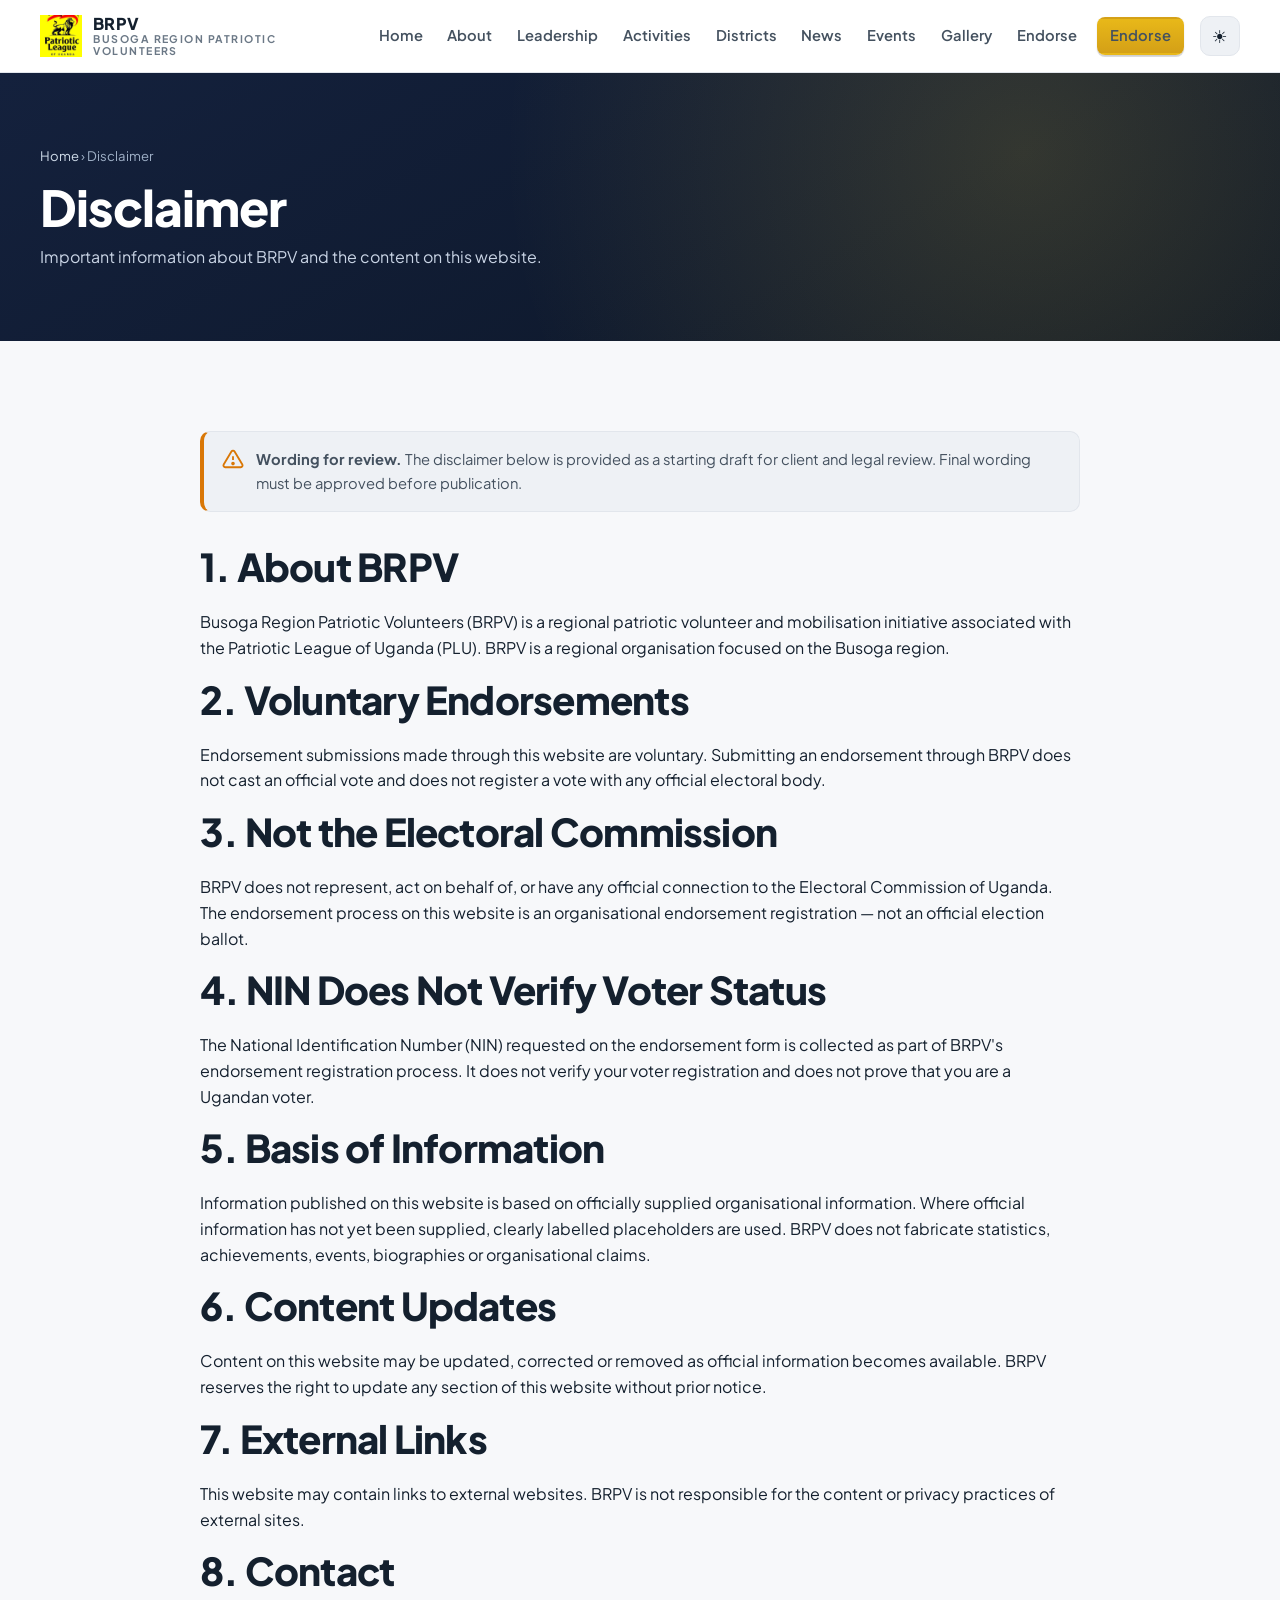
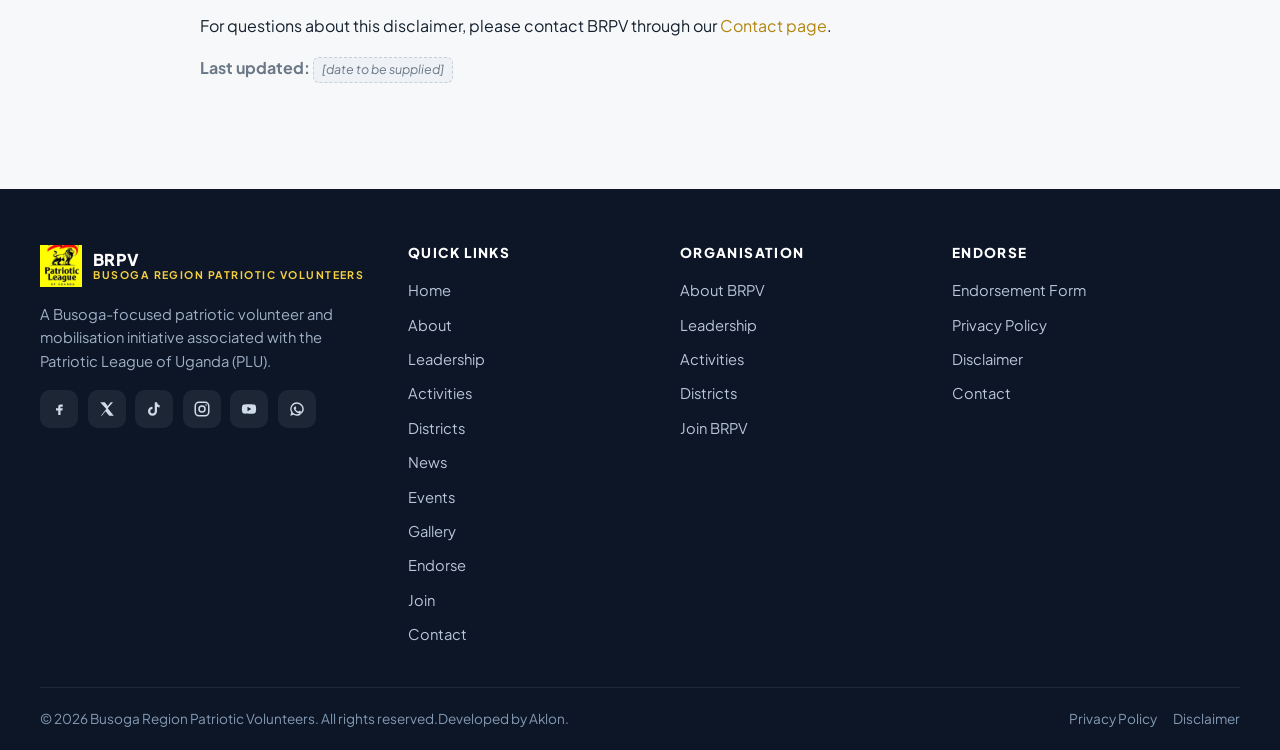
==== disclaimer.html @ af0ab687 "Add files via upload" ====
<!DOCTYPE html>
<html lang="en" data-theme="light">
<head>
<meta charset="UTF-8">
<meta name="viewport" content="width=device-width, initial-scale=1.0">
<title>Disclaimer — BRPV</title>
<meta name="description" content="BRPV disclaimer: regional initiative status, voluntary endorsements, relationship to the Electoral Commission, and the basis of information published on this website.">
<meta property="og:title" content="BRPV Disclaimer">
<meta property="og:type" content="website">
<link rel="canonical" href="https://BRPV_PLACEHOLDER_DOMAIN/disclaimer.html">
<link rel="icon" type="image/svg+xml" href="assets/logo/favicon.svg">
<link rel="preconnect" href="https://fonts.googleapis.com">
<link rel="preconnect" href="https://fonts.gstatic.com" crossorigin>
<link href="https://fonts.googleapis.com/css2?family=Plus+Jakarta+Sans:wght@400;500;600;700;800&display=swap" rel="stylesheet">
<link rel="stylesheet" href="css/style.css">
</head>
<body>
<div id="header-mount"></div>

<main>
<section class="page-header">
  <div class="container">
    <div class="breadcrumb"><a href="index.html">Home</a> › Disclaimer</div>
    <h1>Disclaimer</h1>
    <p>Important information about BRPV and the content on this website.</p>
  </div>
</section>

<section class="section">
  <div class="container narrow">
    <div class="notice notice--warn reveal">
      <svg class="ni" width="22" height="22" viewBox="0 0 24 24" fill="none" stroke="currentColor" stroke-width="2"><path d="M10.29 3.86L1.82 18a2 2 0 0 0 1.71 3h16.94a2 2 0 0 0 1.71-3L13.71 3.86a2 2 0 0 0-3.42 0z"/><line x1="12" y1="9" x2="12" y2="13"/><circle cx="12" cy="17" r="1" fill="currentColor"/></svg>
      <p><strong>Wording for review.</strong> The disclaimer below is provided as a starting draft for client and legal review. Final wording must be approved before publication.</p>
    </div>

    <div class="reveal" style="margin-top:2rem;">
      <h2>1. About BRPV</h2>
      <p>Busoga Region Patriotic Volunteers (BRPV) is a regional patriotic volunteer and mobilisation initiative associated with the Patriotic League of Uganda (PLU). BRPV is a regional organisation focused on the Busoga region.</p>

      <h2>2. Voluntary Endorsements</h2>
      <p>Endorsement submissions made through this website are voluntary. Submitting an endorsement through BRPV does not cast an official vote and does not register a vote with any official electoral body.</p>

      <h2>3. Not the Electoral Commission</h2>
      <p>BRPV does not represent, act on behalf of, or have any official connection to the Electoral Commission of Uganda. The endorsement process on this website is an organisational endorsement registration — not an official election ballot.</p>

      <h2>4. NIN Does Not Verify Voter Status</h2>
      <p>The National Identification Number (NIN) requested on the endorsement form is collected as part of BRPV's endorsement registration process. It does not verify your voter registration and does not prove that you are a Ugandan voter.</p>

      <h2>5. Basis of Information</h2>
      <p>Information published on this website is based on officially supplied organisational information. Where official information has not yet been supplied, clearly labelled placeholders are used. BRPV does not fabricate statistics, achievements, events, biographies or organisational claims.</p>

      <h2>6. Content Updates</h2>
      <p>Content on this website may be updated, corrected or removed as official information becomes available. BRPV reserves the right to update any section of this website without prior notice.</p>

      <h2>7. External Links</h2>
      <p>This website may contain links to external websites. BRPV is not responsible for the content or privacy practices of external sites.</p>

      <h2>8. Contact</h2>
      <p>For questions about this disclaimer, please contact BRPV through our <a href="contact.html">Contact page</a>.</p>
      <p class="muted"><strong>Last updated:</strong> <span class="placeholder-note">[date to be supplied]</span></p>
    </div>
  </div>
</section>
</main>

<div id="footer-mount"></div>
<script src="js/script.js"></script>
</body>
</html>
---- css/style.css ----
/* ============================================================
   BRPV — Busoga Region Patriotic Volunteers
   Original institutional design system
   ============================================================ */

/* ---------- 1. Design Tokens ---------- */
:root {
  /* Brand: Yellow/Gold as identity */
  --gold-50:  #fffbeb;
  --gold-100: #fff3c4;
  --gold-300: #f5cf3e;
  --gold-400: #e8b819;
  --gold-500: #d4a017;
  --gold-600: #b3850f;
  --gold-700: #8c6510;

  /* Supporting palette */
  --navy-900: #0c1626;
  --navy-800: #14213d;
  --navy-700: #1c2f52;
  --green-600: #2f6b3c;
  --green-700: #25502f;

  /* Neutral ramp (light theme) */
  --bg:        #f7f8fa;
  --bg-alt:    #ffffff;
  --bg-elev:   #ffffff;
  --bg-sunken: #eef1f5;
  --border:    #e2e6ec;
  --border-strong: #c9cfd8;
  --text:      #14202e;
  --text-soft: #44515f;
  --text-muted:#6b7886;
  --shadow-sm: 0 1px 2px rgba(16,24,40,.06), 0 1px 3px rgba(16,24,40,.05);
  --shadow-md: 0 4px 12px rgba(16,24,40,.08), 0 2px 4px rgba(16,24,40,.04);
  --shadow-lg: 0 18px 40px rgba(16,24,40,.12), 0 6px 12px rgba(16,24,40,.06);

  /* Layout */
  --container: 1200px;
  --container-narrow: 880px;
  --radius-sm: 8px;
  --radius:    14px;
  --radius-lg: 22px;
  --space: 8px;

  --header-h: 72px;
  --transition: 220ms cubic-bezier(.4,0,.2,1);

  --accent: var(--gold-500);
  --accent-strong: var(--gold-600);
  --accent-contrast: var(--navy-900);

  --focus: 0 0 0 3px rgba(212,160,23,.45);
}

[data-theme="dark"] {
  --bg:        #0b1220;
  --bg-alt:    #111a2c;
  --bg-elev:   #131d31;
  --bg-sunken: #0a111d;
  --border:    #1f2c44;
  --border-strong: #2c3c58;
  --text:      #eef2f8;
  --text-soft: #b3c0d2;
  --text-muted:#8492a6;
  --shadow-sm: 0 1px 2px rgba(0,0,0,.4);
  --shadow-md: 0 4px 14px rgba(0,0,0,.45);
  --shadow-lg: 0 22px 50px rgba(0,0,0,.55);
  --accent: var(--gold-400);
  --accent-strong: var(--gold-500);
  --accent-contrast: #0b1220;
}

/* ---------- 2. Reset & Base ---------- */
*,*::before,*::after { box-sizing: border-box; }
html { -webkit-text-size-adjust: 100%; scroll-behavior: smooth; }
body {
  margin: 0;
  font-family: "Plus Jakarta Sans","Segoe UI",system-ui,-apple-system,"Helvetica Neue",Arial,sans-serif;
  background: var(--bg);
  color: var(--text);
  line-height: 1.6;
  font-size: 16px;
  -webkit-font-smoothing: antialiased;
  text-rendering: optimizeLegibility;
  overflow-x: hidden;
}
h1,h2,h3,h4,h5 {
  font-family: "Plus Jakarta Sans","Segoe UI",system-ui,sans-serif;
  line-height: 1.2;
  margin: 0 0 .5em;
  font-weight: 800;
  letter-spacing: -.02em;
  color: var(--text);
}
h1 { font-size: clamp(1.9rem, 4.6vw, 3.1rem); }
h2 { font-size: clamp(1.6rem, 3.4vw, 2.4rem); }
h3 { font-size: clamp(1.2rem, 2.2vw, 1.5rem); }
p { margin: 0 0 1rem; }
a { color: var(--accent-strong); text-decoration: none; transition: color var(--transition); }
a:hover { color: var(--gold-700); }
[data-theme="dark"] a:hover { color: var(--gold-300); }
img { max-width: 100%; display: block; height: auto; }
ul { margin: 0 0 1rem; padding-left: 1.25rem; }
button { font-family: inherit; cursor: pointer; }
:focus-visible { outline: none; box-shadow: var(--focus); border-radius: 6px; }

/* ---------- 3. Layout Helpers ---------- */
.container { width: min(100% - 2rem, var(--container)); margin-inline: auto; }
.container.narrow { max-width: var(--container-narrow); }
.section { padding: clamp(3rem, 7vw, 6rem) 0; }
.section--tight { padding: clamp(2rem,5vw,3.5rem) 0; }
.section--alt { background: var(--bg-alt); }
.section--sunken { background: var(--bg-sunken); }
.section--navy { background: linear-gradient(160deg,var(--navy-800),var(--navy-900)); color: #eef2f8; }
.section--navy h2,.section--navy h3 { color: #fff; }
.grid { display: grid; gap: 1.5rem; }
.grid-2 { grid-template-columns: repeat(2,1fr); }
.grid-3 { grid-template-columns: repeat(3,1fr); }
.grid-4 { grid-template-columns: repeat(4,1fr); }
@media (max-width:900px){ .grid-3,.grid-4 { grid-template-columns: repeat(2,1fr); } }
@media (max-width:560px){ .grid-2,.grid-3,.grid-4 { grid-template-columns: 1fr; } }

/* ---------- 4. Typography bits ---------- */
.eyebrow {
  display: inline-flex; align-items: center; gap: .5rem;
  font-size: .72rem; font-weight: 700; letter-spacing: .16em; text-transform: uppercase;
  color: var(--accent-strong);
}
.eyebrow::before {
  content:""; width: 26px; height: 2px; background: var(--accent); display:inline-block;
}
.section-head { max-width: 720px; margin-bottom: 2.5rem; }
.section-head.center { margin-inline: auto; text-align: center; }
.section-head.center .eyebrow { justify-content: center; }
.lead { font-size: 1.1rem; color: var(--text-soft); }
.muted { color: var(--text-muted); }
.placeholder-note {
  display:inline-block; font-size:.78rem; font-style:italic;
  color: var(--text-muted); background: var(--bg-sunken);
  border: 1px dashed var(--border-strong); padding: .15rem .5rem; border-radius: 6px;
}

/* ---------- 5. Buttons ---------- */
.btn {
  display: inline-flex; align-items: center; justify-content: center; gap: .55rem;
  font-weight: 700; font-size: .95rem; letter-spacing: .01em;
  padding: .8rem 1.4rem; border-radius: var(--radius-sm);
  border: 2px solid transparent; cursor: pointer;
  transition: transform var(--transition), background var(--transition), box-shadow var(--transition), color var(--transition);
  text-align: center; line-height: 1.2; white-space: nowrap;
}
.btn:active { transform: translateY(1px); }
.btn--gold {
  background: linear-gradient(180deg,var(--gold-400),var(--gold-500));
  color: var(--navy-900);
  box-shadow: 0 2px 0 rgba(0,0,0,.12), var(--shadow-sm);
}
.btn--gold:hover { background: linear-gradient(180deg,var(--gold-300),var(--gold-400)); color: var(--navy-900); transform: translateY(-2px); box-shadow: var(--shadow-md); }
.btn--navy { background: var(--navy-800); color: #fff; }
.btn--navy:hover { background: var(--navy-700); color:#fff; transform: translateY(-2px); }
.btn--outline { background: transparent; border-color: var(--border-strong); color: var(--text); }
.btn--outline:hover { border-color: var(--accent); color: var(--accent-strong); }
.btn--ghost-light { background: rgba(255,255,255,.08); border-color: rgba(255,255,255,.5); color:#fff; }
.btn--ghost-light:hover { background: rgba(255,255,255,.16); color:#fff; }
.btn--lg { padding: 1rem 1.7rem; font-size: 1.05rem; }
.btn--block { width: 100%; }
.btn[disabled] { opacity:.65; cursor: not-allowed; }
.btn .arrow { transition: transform var(--transition); }
.btn:hover .arrow { transform: translateX(3px); }

/* ---------- 6. Header ---------- */
.site-header {
  position: sticky; top: 0; z-index: 100;
  background: var(--bg-alt);
  border-bottom: 1px solid var(--border);
  transition: box-shadow var(--transition), background var(--transition);
}
.site-header.scrolled { box-shadow: var(--shadow-md); }
.header-bar {
  height: var(--header-h); display: flex; align-items: center; gap: 1rem;
  justify-content: space-between;
}
.brand { display:flex; align-items:center; gap:.7rem; color: var(--text); }
.brand:hover { color: var(--text); }
.brand-logo { width: 42px; height: 42px; flex: none; }
.brand-text { display:flex; flex-direction: column; line-height: 1.1; }
.brand-name { font-weight: 800; font-size: 1.02rem; letter-spacing:.01em; }
.brand-sub { font-size: .66rem; letter-spacing: .14em; text-transform: uppercase; color: var(--text-muted); font-weight:700; }

.nav { display: flex; align-items: center; gap: .15rem; }
.nav a {
  color: var(--text-soft); font-weight: 600; font-size: .92rem;
  padding: .5rem .7rem; border-radius: 8px; position: relative;
}
.nav a:hover { color: var(--text); background: var(--bg-sunken); }
.nav a.active { color: var(--accent-strong); }
.nav a.active::after {
  content:""; position:absolute; left: .7rem; right:.7rem; bottom:.2rem;
  height: 2px; background: var(--accent); border-radius: 2px;
}
.nav .btn { margin-left: .5rem; }

.header-tools { display: flex; align-items: center; gap: .5rem; }

.theme-toggle {
  width: 40px; height: 40px; border-radius: 10px;
  background: var(--bg-sunken); border: 1px solid var(--border);
  color: var(--text); display: grid; place-items: center;
  font-size: 1.1rem; transition: all var(--transition);
}
.theme-toggle:hover { border-color: var(--accent); color: var(--accent-strong); }

.menu-btn { display: none; }

/* mobile nav */
@media (max-width: 1024px) {
  .nav { display: none; }
  .menu-btn {
    display: grid; place-items: center;
    width: 42px; height: 42px; border-radius: 10px;
    background: var(--bg-sunken); border: 1px solid var(--border);
    color: var(--text);
  }
  .menu-btn span { display:block; width:20px; height:2px; background: var(--text); position:relative; transition: var(--transition); }
  .menu-btn span::before,.menu-btn span::after {
    content:""; position:absolute; left:0; width:20px; height:2px; background: var(--text); transition: var(--transition);
  }
  .menu-btn span::before { top:-6px; } .menu-btn span::after { top:6px; }
  body.menu-open .menu-btn span { background: transparent; }
  body.menu-open .menu-btn span::before { top:0; transform: rotate(45deg); }
  body.menu-open .menu-btn span::after { top:0; transform: rotate(-45deg); }
}

.mobile-nav {
  position: fixed; inset: var(--header-h) 0 0 0;
  background: var(--bg-alt); z-index: 99;
  overflow-y: auto; transform: translateX(100%);
  transition: transform var(--transition); padding: 1rem 1.25rem 2rem;
}
body.menu-open .mobile-nav { transform: translateX(0); }
.mobile-nav a {
  display: flex; align-items: center; justify-content: space-between;
  padding: .9rem .5rem; font-weight: 700; color: var(--text);
  border-bottom: 1px solid var(--border); font-size: 1.05rem;
}
.mobile-nav a.active { color: var(--accent-strong); }
.mobile-nav a .chev { color: var(--text-muted); }
.mobile-nav .btn { margin-top: 1.25rem; font-size: 1.05rem; }

/* ---------- 7. Hero ---------- */
.hero {
  position: relative; overflow: hidden;
  background: linear-gradient(150deg, var(--navy-900) 0%, var(--navy-800) 55%, #1a2c4d 100%);
  color: #eef2f8; padding: clamp(3.5rem,9vw,7rem) 0 clamp(3rem,7vw,5.5rem);
}
.hero::before {
  content:""; position:absolute; inset:0;
  background-image:
    radial-gradient(circle at 18% 20%, rgba(245,207,62,.18), transparent 45%),
    radial-gradient(circle at 85% 80%, rgba(47,107,60,.16), transparent 50%);
  pointer-events:none;
}
.hero-inner { position: relative; display: grid; grid-template-columns: 1.1fr .9fr; gap: 3rem; align-items: center; }
.hero .eyebrow { color: var(--gold-300); }
.hero .eyebrow::before { background: var(--gold-400); }
.hero h1 { color:#fff; max-width: 16ch; }
.hero p { color: #c9d4e5; font-size: 1.12rem; max-width: 52ch; }
.hero-actions { display:flex; flex-wrap: wrap; gap: .85rem; margin-top: 1.5rem; }
.hero-figure {
  position: relative; border-radius: var(--radius-lg); overflow: hidden;
  box-shadow: var(--shadow-lg); aspect-ratio: 4/3;
  border: 1px solid rgba(255,255,255,.1);
}
.hero-figure img { width:100%; height:100%; object-fit: cover; }
.hero-badge {
  position: absolute; bottom: 14px; left: 14px;
  background: rgba(11,18,32,.8); backdrop-filter: blur(6px);
  color:#fff; padding: .5rem .8rem; border-radius: 10px; font-size: .8rem;
  border: 1px solid rgba(255,255,255,.15);
}
@media (max-width: 880px){
  .hero-inner { grid-template-columns: 1fr; gap: 2rem; }
  .hero-figure { max-width: 520px; order: -1; }
}

/* ---------- 8. Cards ---------- */
.card {
  background: var(--bg-elev); border: 1px solid var(--border);
  border-radius: var(--radius); padding: 1.5rem; box-shadow: var(--shadow-sm);
  transition: transform var(--transition), box-shadow var(--transition), border-color var(--transition);
}
.card:hover { transform: translateY(-4px); box-shadow: var(--shadow-md); border-color: var(--border-strong); }
.card-icon {
  width: 48px; height: 48px; border-radius: 12px; display: grid; place-items: center;
  background: var(--gold-50); color: var(--gold-700); margin-bottom: 1rem;
}
[data-theme="dark"] .card-icon { background: rgba(245,207,62,.12); color: var(--gold-300); }
.card-icon svg { width: 24px; height: 24px; }
.card h3 { margin-bottom: .4rem; }
.card p { color: var(--text-soft); margin-bottom: 0; }

.media-card { padding: 0; overflow: hidden; }
.media-card .img-wrap { aspect-ratio: 16/10; overflow: hidden; background: var(--bg-sunken); }
.media-card .img-wrap img { width:100%; height:100%; object-fit: cover; transition: transform .5s ease; }
.media-card:hover .img-wrap img { transform: scale(1.05); }
.media-card .body { padding: 1.25rem; }
.media-card .tag {
  display:inline-block; font-size:.7rem; font-weight:700; letter-spacing:.1em; text-transform:uppercase;
  color: var(--accent-strong); margin-bottom:.5rem;
}
.media-card h3 { font-size: 1.2rem; }
.media-card p { color: var(--text-soft); font-size:.95rem; }

/* profile card */
.profile-card { text-align: center; }
.profile-card .avatar {
  width: 120px; height: 120px; border-radius: 50%; overflow: hidden; margin: 0 auto 1rem;
  border: 3px solid var(--accent); box-shadow: var(--shadow-sm); background: var(--bg-sunken);
}
.profile-card .avatar img { width:100%; height:100%; object-fit: cover; }
.profile-card .name { font-size: 1.1rem; font-weight: 800; margin-bottom: .15rem; }
.profile-card .role { color: var(--accent-strong); font-weight: 700; font-size: .9rem; margin-bottom: .2rem; }
.profile-card .meta { color: var(--text-muted); font-size: .82rem; }

/* ---------- 9. Stats strip ---------- */
.stat-strip { display:grid; grid-template-columns: repeat(4,1fr); gap: 1rem; }
@media (max-width:700px){ .stat-strip{ grid-template-columns: repeat(2,1fr); } }
.stat {
  background: var(--bg-elev); border:1px solid var(--border); border-radius: var(--radius);
  padding: 1.4rem; text-align: center;
}
.stat .num { font-size: 2rem; font-weight: 800; color: var(--accent-strong); line-height:1; }
.stat .label { font-size: .85rem; color: var(--text-muted); margin-top:.35rem; }

/* ---------- 10. Feature split ---------- */
.split { display: grid; grid-template-columns: 1fr 1fr; gap: 3rem; align-items: center; }
@media (max-width: 820px){ .split{ grid-template-columns: 1fr; gap: 2rem; } }
.split-media { border-radius: var(--radius-lg); overflow: hidden; box-shadow: var(--shadow-lg); aspect-ratio: 4/3; }
.split-media img { width:100%; height:100%; object-fit: cover; }
.values-list { list-style: none; padding: 0; margin: 0; display: grid; gap: 1rem; }
.value-item { display: flex; gap: 1rem; align-items: flex-start; }
.value-item .vic {
  width: 44px; height: 44px; border-radius: 10px; flex: none; display: grid; place-items: center;
  background: var(--bg-sunken); color: var(--accent-strong); border: 1px solid var(--border);
}
.value-item h4 { margin: 0 0 .25rem; font-size: 1.05rem; }
.value-item p { margin: 0; color: var(--text-soft); font-size: .92rem; }

/* ---------- 11. CTA bands ---------- */
.cta-band {
  background: linear-gradient(135deg, var(--gold-400), var(--gold-600));
  color: var(--navy-900); border-radius: var(--radius-lg);
  padding: clamp(2rem,5vw,3.5rem); text-align: center;
  box-shadow: var(--shadow-lg);
}
.cta-band h2 { color: var(--navy-900); }
.cta-band p { color: rgba(12,22,38,.8); max-width: 60ch; margin-inline: auto; }
.cta-band .btn--navy { background: var(--navy-900); color:#fff; }
.cta-band .btn--outline { border-color: var(--navy-900); color: var(--navy-900); }
.cta-actions { display:flex; gap:.85rem; justify-content:center; flex-wrap: wrap; margin-top:1.25rem; }

.cta-band.navy {
  background: linear-gradient(140deg, var(--navy-800), var(--navy-900));
  color: #eef2f8; border: 1px solid rgba(255,255,255,.08);
}
.cta-band.navy h2 { color:#fff; }
.cta-band.navy p { color: #c9d4e5; }

/* ---------- 12. Footer ---------- */
.site-footer { background: var(--navy-900); color: #b9c6d9; padding-top: 3.5rem; margin-top: 0; }
.footer-grid { display:grid; grid-template-columns: 1.4fr 1fr 1fr 1.2fr; gap: 2rem; padding-bottom: 2.5rem; border-bottom: 1px solid rgba(255,255,255,.08); }
@media (max-width: 840px){ .footer-grid{ grid-template-columns: 1fr 1fr; } }
@media (max-width: 480px){ .footer-grid{ grid-template-columns: 1fr; } }
.site-footer .brand-name { color:#fff; }
.site-footer .brand-sub { color: var(--gold-300); }
.footer-about p { color:#9fb0c7; font-size:.92rem; margin-top: 1rem; max-width: 36ch; }
.footer-col h4 { color:#fff; font-size:.85rem; text-transform: uppercase; letter-spacing:.1em; margin-bottom: 1rem; }
.footer-col ul { list-style: none; padding:0; margin:0; display:grid; gap:.55rem; }
.footer-col a { color:#b9c6d9; font-size:.92rem; }
.footer-col a:hover { color: var(--gold-300); }
.socials { display:flex; gap:.6rem; margin-top: 1rem; }
.socials a {
  width: 38px; height: 38px; border-radius: 10px; display:grid; place-items:center;
  background: rgba(255,255,255,.07); color:#cfdbe9; transition: var(--transition);
}
.socials a:hover { background: var(--accent); color: var(--navy-900); transform: translateY(-2px); }
.socials svg { width: 18px; height: 18px; }
.footer-bottom { display:flex; flex-wrap: wrap; gap:.75rem; justify-content:space-between; align-items:center; padding: 1.25rem 0; font-size:.85rem; color:#8499b3; }
.footer-bottom a { color:#8499b3; } .footer-bottom a:hover { color: var(--gold-300); }
.footer-bottom-links { display:flex; gap:1rem; flex-wrap: wrap; }

/* ---------- 13. Page header ---------- */
.page-header {
  background: linear-gradient(150deg, var(--navy-800), var(--navy-900));
  color:#eef2f8; padding: clamp(2.5rem,6vw,4.5rem) 0;
  position: relative; overflow: hidden;
}
.page-header::before {
  content:""; position:absolute; inset:0;
  background-image: radial-gradient(circle at 80% 30%, rgba(245,207,62,.16), transparent 50%);
}
.page-header .container { position: relative; }
.page-header h1 { color:#fff; margin-bottom:.4rem; }
.page-header p { color:#c9d4e5; max-width: 60ch; margin:0; }
.breadcrumb { font-size:.82rem; color:#9fb0c7; margin-bottom:.75rem; }
.breadcrumb a { color:#cfdbe9; } .breadcrumb a:hover { color: var(--gold-300); }

/* ---------- 14. Forms ---------- */
.form { display:grid; gap: 1.1rem; }
.form-row { display:grid; grid-template-columns: 1fr 1fr; gap: 1.1rem; }
@media (max-width: 560px){ .form-row{ grid-template-columns: 1fr; } }
.field { display:grid; gap:.35rem; }
.field label { font-weight:700; font-size:.85rem; color: var(--text); }
.field .req { color: var(--gold-700); } [data-theme="dark"] .field .req { color: var(--gold-400); }
.field .hint { font-size:.78rem; color: var(--text-muted); }
.field input, .field select, .field textarea {
  font: inherit; color: var(--text); background: var(--bg-alt);
  border: 1px solid var(--border-strong); border-radius: 10px; padding: .75rem .9rem;
  transition: border-color var(--transition), box-shadow var(--transition);
}
.field textarea { min-height: 130px; resize: vertical; }
.field input:focus, .field select:focus, .field textarea:focus {
  border-color: var(--accent); box-shadow: var(--focus); outline:none;
}
.field.invalid input, .field.invalid select, .field.invalid textarea { border-color: #d93b3b; }
.field .error { display:none; font-size:.78rem; color:#d93b3b; font-weight:600; }
.field.invalid .error { display:block; }
.checkbox { display:flex; gap:.6rem; align-items:flex-start; }
.checkbox input { width: 18px; height:18px; margin-top:.2rem; flex:none; accent-color: var(--gold-500); }
.checkbox label { font-size:.9rem; color: var(--text-soft); font-weight: 500; }
.form-card {
  background: var(--bg-elev); border:1px solid var(--border); border-radius: var(--radius-lg);
  padding: clamp(1.5rem,4vw,2.5rem); box-shadow: var(--shadow-md); max-width: 760px; margin-inline:auto;
}

/* notice box */
.notice {
  background: var(--bg-sunken); border:1px solid var(--border); border-left: 4px solid var(--accent);
  border-radius: 10px; padding: 1rem 1.1rem; display:flex; gap:.8rem; align-items:flex-start;
}
.notice .ni { color: var(--accent-strong); flex:none; }
.notice p { margin:0; font-size:.92rem; color: var(--text-soft); }
.notice--warn { border-left-color: #d97706; }
.notice--warn .ni { color:#d97706; }

/* ---------- 15. Filters / chips ---------- */
.filters { display:flex; flex-wrap: wrap; gap:.5rem; margin-bottom: 2rem; }
.chip {
  border:1px solid var(--border-strong); background: var(--bg-alt); color: var(--text-soft);
  padding: .5rem 1rem; border-radius: 999px; font-size:.85rem; font-weight:600; cursor:pointer;
  transition: var(--transition);
}
.chip:hover { border-color: var(--accent); color: var(--accent-strong); }
.chip.active { background: var(--accent); border-color: var(--accent); color: var(--accent-contrast); }
.search-input {
  flex: 1; min-width: 200px; max-width: 360px;
  font: inherit; padding: .6rem .9rem .6rem 2.4rem; border-radius: 999px;
  border:1px solid var(--border-strong); background: var(--bg-alt) var(--bg-alt);
  color: var(--text); position: relative;
}
.search-wrap { position: relative; max-width: 360px; flex: 1; }
.search-wrap svg { position:absolute; left:.8rem; top:50%; transform: translateY(-50%); color: var(--text-muted); width:18px;height:18px; }
.search-wrap input {
  font: inherit; padding: .6rem .9rem .6rem 2.5rem; border-radius: 999px;
  border:1px solid var(--border-strong); background: var(--bg-alt); color: var(--text); width:100%;
}
.search-wrap input:focus { border-color: var(--accent); box-shadow: var(--focus); outline:none; }

.filter-bar { display:flex; gap:1rem; flex-wrap: wrap; align-items:center; margin-bottom: 2rem; }

/* ---------- 16. District / event cards grid ---------- */
.cards-grid { display:grid; grid-template-columns: repeat(3,1fr); gap: 1.5rem; }
@media (max-width: 900px){ .cards-grid{ grid-template-columns: repeat(2,1fr); } }
@media (max-width: 560px){ .cards-grid{ grid-template-columns: 1fr; } }
.no-results { text-align:center; padding: 3rem 1rem; color: var(--text-muted); display:none; }
.no-results.show { display:block; }

.event-meta { display:flex; flex-wrap:wrap; gap: .8rem; font-size:.82rem; color: var(--text-muted); margin: .5rem 0; }
.event-meta span { display:inline-flex; align-items:center; gap:.35rem; }
.event-date-badge {
  display:inline-flex; flex-direction:column; align-items:center; line-height:1;
  background: var(--gold-50); color: var(--gold-700); border-radius: 10px; padding:.5rem .6rem; font-weight:800;
  min-width: 54px;
}
[data-theme="dark"] .event-date-badge { background: rgba(245,207,62,.12); color: var(--gold-300); }
.event-date-badge .d { font-size:1.2rem; } .event-date-badge .m { font-size:.68rem; text-transform:uppercase; letter-spacing:.1em; margin-top:.2rem; }

/* ---------- 17. Gallery ---------- */
.gallery-grid { display:grid; grid-template-columns: repeat(4,1fr); gap: .8rem; }
@media (max-width: 800px){ .gallery-grid{ grid-template-columns: repeat(3,1fr); } }
@media (max-width: 520px){ .gallery-grid{ grid-template-columns: repeat(2,1fr); } }
.gallery-item {
  position: relative; overflow:hidden; border-radius: 12px; cursor: pointer; aspect-ratio: 1/1;
  background: var(--bg-sunken); border:1px solid var(--border);
}
.gallery-item.tall { grid-row: span 2; aspect-ratio: 1/2; }
.gallery-item img { width:100%; height:100%; object-fit: cover; transition: transform .5s ease, filter var(--transition); }
.gallery-item:hover img { transform: scale(1.08); filter: brightness(.7); }
.gallery-cap {
  position:absolute; inset: auto 0 0 0; padding: .6rem .8rem;
  background: linear-gradient(transparent, rgba(0,0,0,.7)); color:#fff;
  font-size:.8rem; opacity:0; transition: opacity var(--transition);
}
.gallery-item:hover .gallery-cap { opacity:1; }
.gallery-item.hide { display:none; }

/* lightbox */
.lightbox {
  position: fixed; inset:0; background: rgba(8,12,22,.92); z-index: 200;
  display:none; place-items:center; padding: 2rem;
}
.lightbox.open { display:grid; }
.lightbox img { max-width: 90vw; max-height: 84vh; border-radius: 12px; box-shadow: var(--shadow-lg); }
.lightbox-close {
  position:absolute; top:18px; right:18px; width:44px; height:44px; border-radius:50%;
  background: rgba(255,255,255,.12); color:#fff; border:none; font-size:1.4rem; display:grid; place-items:center;
}
.lightbox-close:hover { background: rgba(255,255,255,.22); }
.lightbox-nav {
  position:absolute; top:50%; transform: translateY(-50%); width:48px; height:48px; border-radius:50%;
  background: rgba(255,255,255,.12); color:#fff; border:none; display:grid; place-items:center; font-size:1.5rem;
}
.lightbox-nav.prev { left: 18px; } .lightbox-nav.next { right: 18px; }
.lightbox-nav:hover,.lightbox-close:hover { background: rgba(255,255,255,.22); }
.lightbox-cap { position:absolute; bottom: 18px; left:0; right:0; text-align:center; color:#cfdbe9; font-size:.9rem; }

/* ---------- 18. Toast ---------- */
.toast-wrap { position: fixed; top: 88px; right: 18px; z-index: 300; display:flex; flex-direction:column; gap:.6rem; pointer-events:none; }
.toast {
  pointer-events:auto; min-width: 280px; max-width: 360px; padding: .9rem 1.1rem; border-radius: 12px;
  background: var(--bg-elev); color: var(--text); border:1px solid var(--border-strong);
  box-shadow: var(--shadow-lg); display:flex; gap:.7rem; align-items:flex-start;
  transform: translateX(120%); opacity:0; transition: all .35s cubic-bezier(.2,.8,.2,1);
}
.toast.show { transform: translateX(0); opacity:1; }
.toast--success { border-left: 4px solid var(--green-600); }
.toast--error { border-left: 4px solid #d93b3b; }
.toast .ti { flex:none; }
.toast--success .ti { color: var(--green-600); }
.toast--error .ti { color: #d93b3b; }
.toast .tt { font-weight:700; font-size:.92rem; } .toast .tm { font-size:.82rem; color: var(--text-muted); }

/* ---------- 19. Back to top ---------- */
.to-top {
  position: fixed; bottom: 22px; right: 22px; z-index: 90;
  width: 46px; height: 46px; border-radius: 50%; border:none;
  background: var(--accent); color: var(--accent-contrast);
  display:grid; place-items:center; box-shadow: var(--shadow-md);
  opacity:0; transform: translateY(12px); pointer-events:none; transition: var(--transition);
}
.to-top.show { opacity:1; transform: translateY(0); pointer-events:auto; }
.to-top:hover { background: var(--accent-strong); }

/* ---------- 20. Scroll progress ---------- */
.scroll-progress { position: fixed; top: 0; left: 0; height: 3px; background: var(--accent); width: 0; z-index: 120; transition: width .1s linear; }

/* ---------- 21. Reveal animations ---------- */
.reveal { opacity:0; transform: translateY(24px); transition: opacity .7s ease, transform .7s ease; }
.reveal.visible { opacity:1; transform: none; }
.reveal[data-delay="1"] { transition-delay: .08s; }
.reveal[data-delay="2"] { transition-delay: .16s; }
.reveal[data-delay="3"] { transition-delay: .24s; }
.reveal[data-delay="4"] { transition-delay: .32s; }
@media (prefers-reduced-motion: reduce){
  .reveal { opacity:1; transform:none; transition:none; }
  html { scroll-behavior: auto; }
  * { animation: none !important; transition: none !important; }
}

/* ---------- 22. Accordion (FAQ) ---------- */
.accordion { display:grid; gap:.8rem; }
.acc-item { border:1px solid var(--border); border-radius: 12px; overflow:hidden; background: var(--bg-elev); }
.acc-head {
  width:100%; text-align:left; background:transparent; border:none; padding:1rem 1.1rem;
  font-weight:700; font-size:1rem; color:var(--text); display:flex; justify-content:space-between; align-items:center; gap:1rem;
}
.acc-head .pm { color: var(--accent-strong); transition: transform var(--transition); flex:none; }
.acc-item.open .acc-head .pm { transform: rotate(45deg); }
.acc-body { max-height:0; overflow:hidden; transition: max-height var(--transition); }
.acc-body-inner { padding: 0 1.1rem 1.1rem; color: var(--text-soft); }

/* ---------- 23. Map / contact ---------- */
.map-placeholder {
  border-radius: var(--radius); border:1px solid var(--border); background: var(--bg-sunken);
  aspect-ratio: 16/9; display:grid; place-items:center; color: var(--text-muted);
  background-image: repeating-linear-gradient(45deg, transparent, transparent 20px, rgba(0,0,0,.03) 20px, rgba(0,0,0,.03) 21px);
}
.contact-grid { display:grid; grid-template-columns: 1fr 1fr; gap: 2.5rem; }
@media (max-width: 820px){ .contact-grid{ grid-template-columns: 1fr; } }
.contact-list { list-style:none; padding:0; margin:0; display:grid; gap:1.2rem; }
.contact-list li { display:flex; gap:.9rem; align-items:flex-start; }
.contact-list .ci { width:42px; height:42px; border-radius:10px; background:var(--bg-sunken); color:var(--accent-strong); display:grid; place-items:center; flex:none; border:1px solid var(--border); }
.contact-list h4 { margin:0 0 .15rem; font-size:.95rem; } .contact-list p { margin:0; color:var(--text-soft); font-size:.92rem; }

/* ---------- 24. Profile detail (chief mobiliser) ---------- */
.profile-detail { display:grid; grid-template-columns: 320px 1fr; gap: 3rem; align-items: start; }
@media (max-width: 760px){ .profile-detail{ grid-template-columns: 1fr; } }
.profile-photo {
  border-radius: var(--radius-lg); overflow:hidden; box-shadow: var(--shadow-lg);
  aspect-ratio: 3/4; border: 3px solid var(--accent); background: var(--bg-sunken);
}
.profile-photo img { width:100%; height:100%; object-fit: cover; }
.profile-info .name-lg { font-size: 1.8rem; font-weight:800; }
.profile-info .role-lg { color: var(--accent-strong); font-weight:700; font-size:1.05rem; margin-bottom: 1rem; }
.responsibilities { list-style:none; padding:0; margin:1rem 0; display:grid; gap:.6rem; }
.responsibilities li { display:flex; gap:.7rem; align-items:flex-start; color: var(--text-soft); }
.responsibilities li::before { content:""; width:8px;height:8px;border-radius:50%;background:var(--accent);margin-top:.55rem;flex:none; }

/* ---------- 25. Utility ---------- */
.center { text-align:center; } .mt-0{margin-top:0;} .mb-0{margin-bottom:0;}
.mt-1{margin-top:.5rem;} .mt-2{margin-top:1rem;} .mt-3{margin-top:1.5rem;} .mt-4{margin-top:2rem;}
.mb-2{margin-bottom:1rem;} .mb-3{margin-bottom:1.5rem;} .mb-4{margin-bottom:2rem;}
.text-center{ text-align:center; } .flex{ display:flex; } .wrap{ flex-wrap:wrap; } .gap-1{gap:.5rem;} .gap-2{gap:1rem;}
.hide{ display:none !important; }
.divider { height:1px; background: var(--border); margin: 2rem 0; border:none; }
.tag-row { display:flex; flex-wrap:wrap; gap:.4rem; }
.pill { font-size:.72rem; font-weight:700; padding:.25rem .6rem; border-radius:999px; background:var(--bg-sunken); color:var(--text-muted); border:1px solid var(--border); }
.pill.gold { background: var(--gold-50); color: var(--gold-700); border-color: var(--gold-300); }
[data-theme="dark"] .pill.gold { background: rgba(245,207,62,.12); color: var(--gold-300); border-color: rgba(245,207,62,.3); }
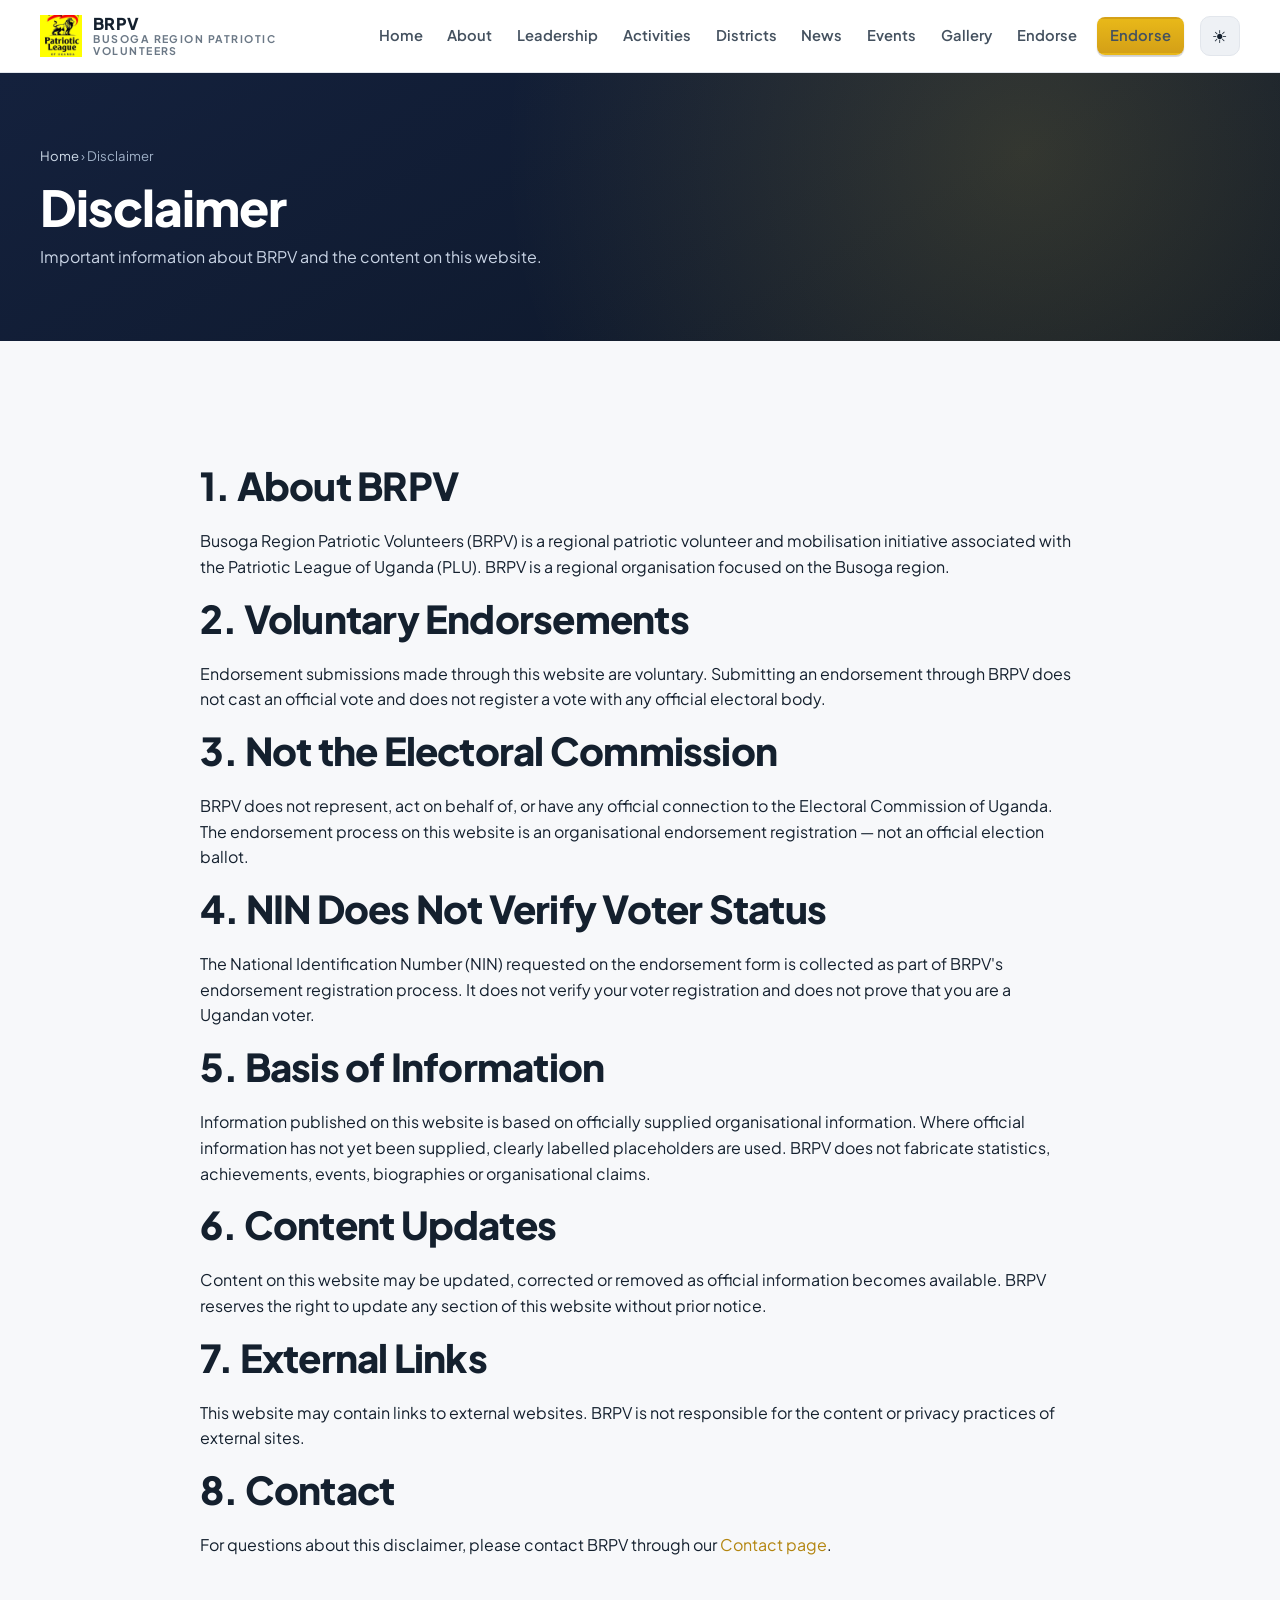
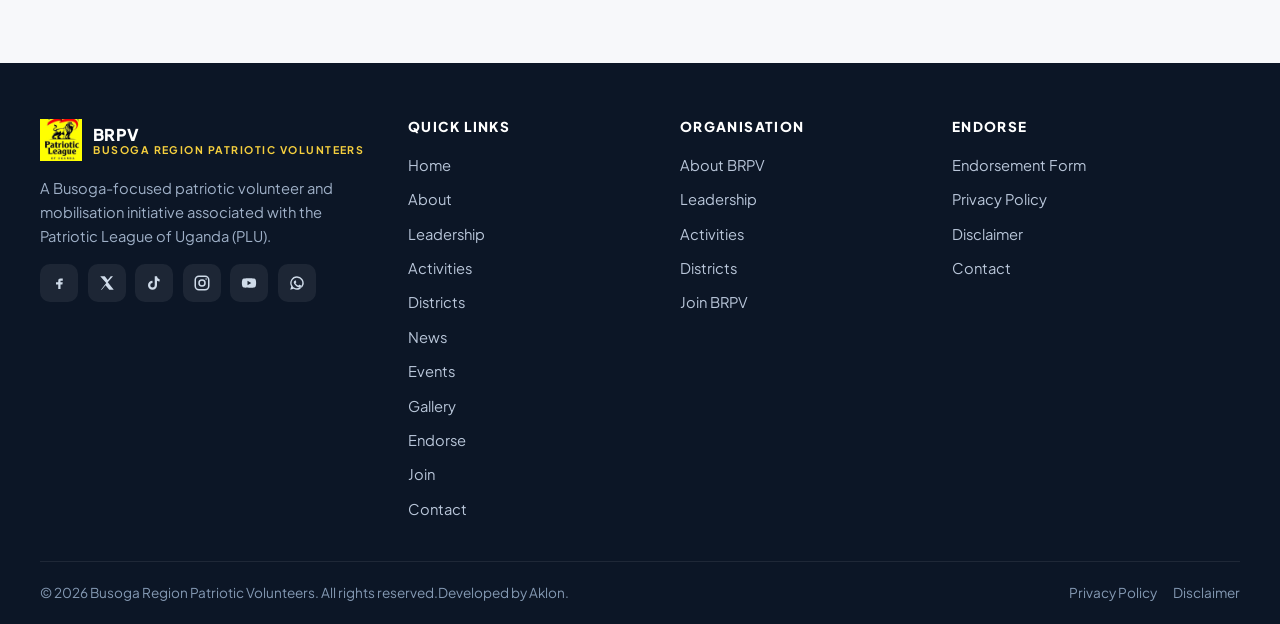
==== commit 23971a97: "Remove warning notice from disclaimer.html Removed warning notice and related text from the disclaim" ====
--- a/disclaimer.html
+++ b/disclaimer.html
@@ -28,10 +28,7 @@
 
 <section class="section">
   <div class="container narrow">
-    <div class="notice notice--warn reveal">
-      <svg class="ni" width="22" height="22" viewBox="0 0 24 24" fill="none" stroke="currentColor" stroke-width="2"><path d="M10.29 3.86L1.82 18a2 2 0 0 0 1.71 3h16.94a2 2 0 0 0 1.71-3L13.71 3.86a2 2 0 0 0-3.42 0z"/><line x1="12" y1="9" x2="12" y2="13"/><circle cx="12" cy="17" r="1" fill="currentColor"/></svg>
-      <p><strong>Wording for review.</strong> The disclaimer below is provided as a starting draft for client and legal review. Final wording must be approved before publication.</p>
-    </div>
+    
 
     <div class="reveal" style="margin-top:2rem;">
       <h2>1. About BRPV</h2>
@@ -57,7 +54,7 @@
 
       <h2>8. Contact</h2>
       <p>For questions about this disclaimer, please contact BRPV through our <a href="contact.html">Contact page</a>.</p>
-      <p class="muted"><strong>Last updated:</strong> <span class="placeholder-note">[date to be supplied]</span></p>
+     
     </div>
   </div>
 </section>
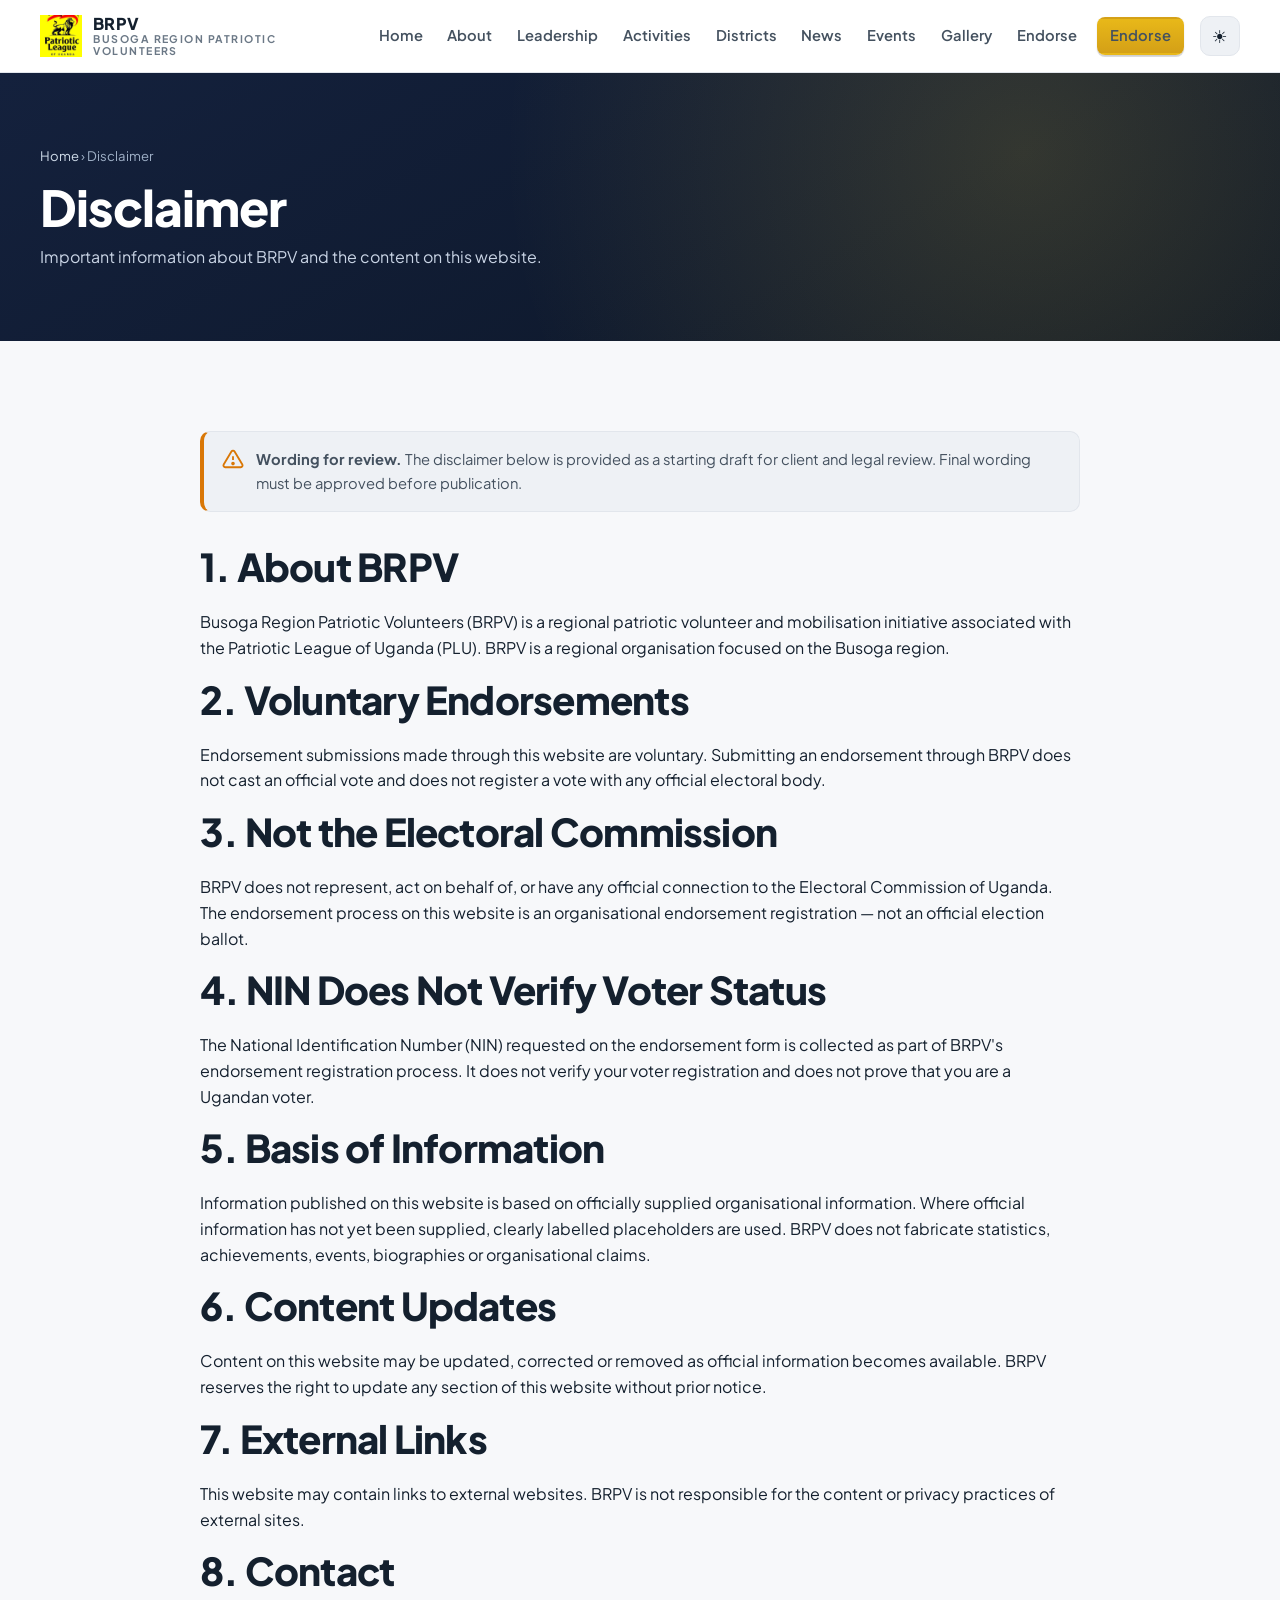
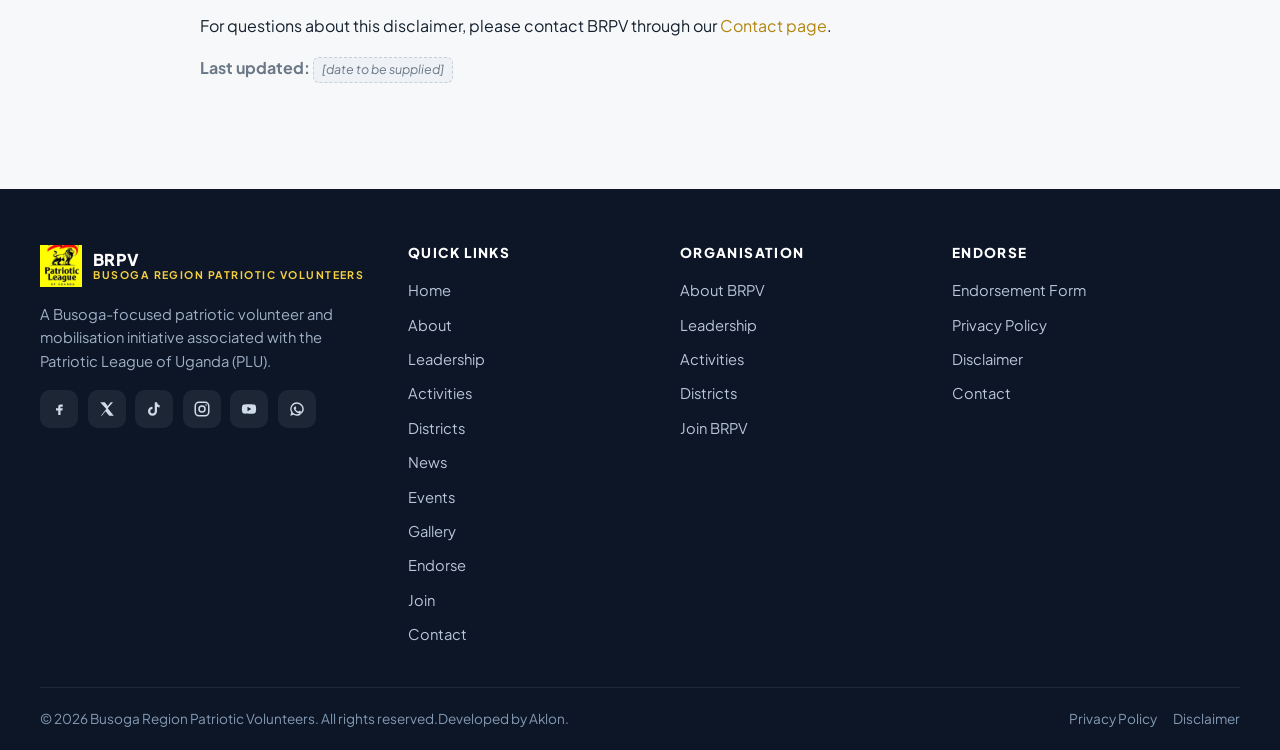
==== commit c989b511: "Update" ====
--- a/disclaimer.html
+++ b/disclaimer.html
@@ -28,7 +28,10 @@
 
 <section class="section">
   <div class="container narrow">
-    
+    <div class="notice notice--warn reveal">
+      <svg class="ni" width="22" height="22" viewBox="0 0 24 24" fill="none" stroke="currentColor" stroke-width="2"><path d="M10.29 3.86L1.82 18a2 2 0 0 0 1.71 3h16.94a2 2 0 0 0 1.71-3L13.71 3.86a2 2 0 0 0-3.42 0z"/><line x1="12" y1="9" x2="12" y2="13"/><circle cx="12" cy="17" r="1" fill="currentColor"/></svg>
+      <p><strong>Wording for review.</strong> The disclaimer below is provided as a starting draft for client and legal review. Final wording must be approved before publication.</p>
+    </div>
 
     <div class="reveal" style="margin-top:2rem;">
       <h2>1. About BRPV</h2>
@@ -54,7 +57,7 @@
 
       <h2>8. Contact</h2>
       <p>For questions about this disclaimer, please contact BRPV through our <a href="contact.html">Contact page</a>.</p>
-     
+      <p class="muted"><strong>Last updated:</strong> <span class="placeholder-note">[date to be supplied]</span></p>
     </div>
   </div>
 </section>
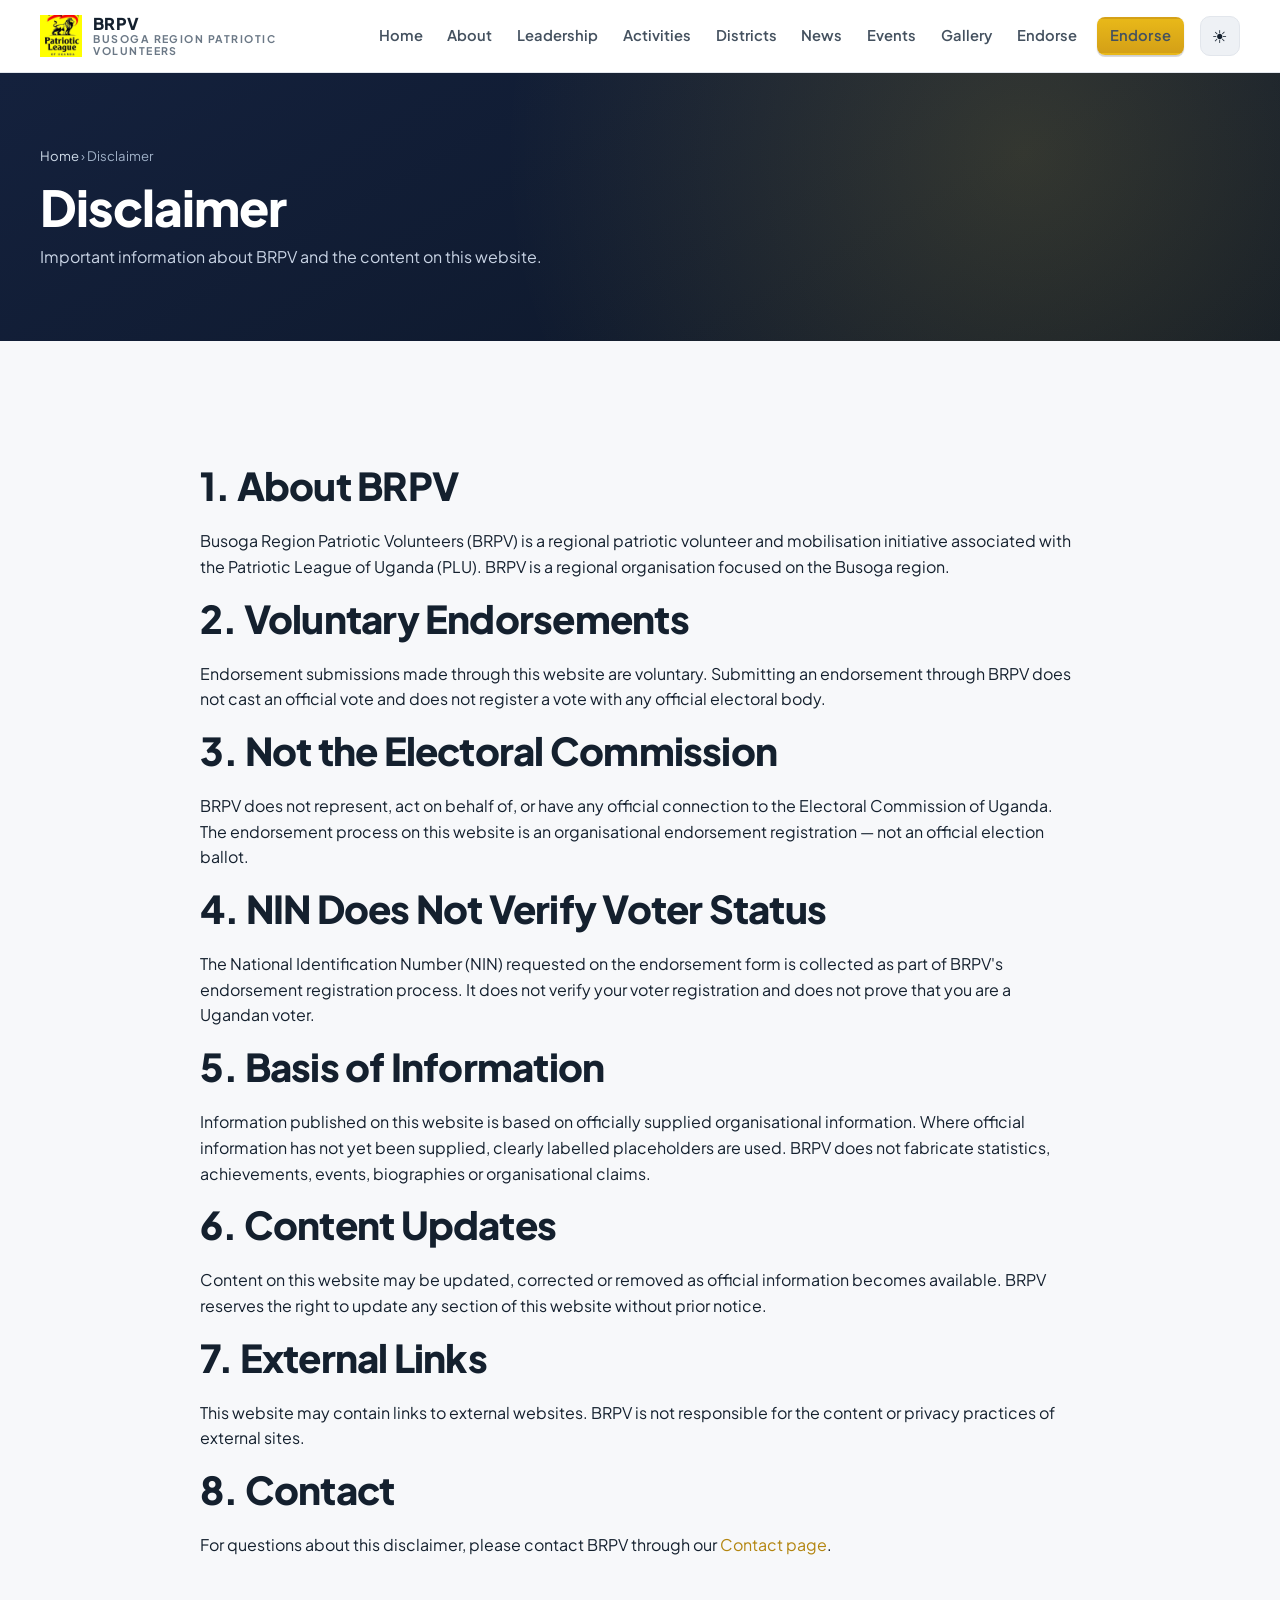
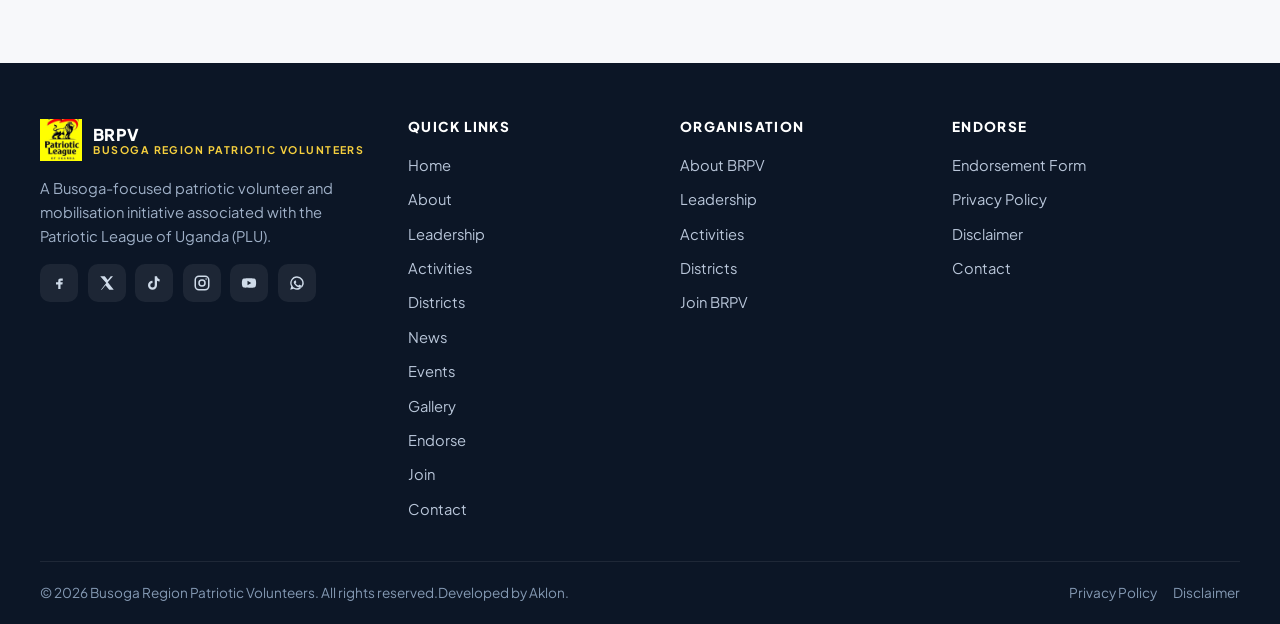
==== commit 97c7c50f: "up" ====
--- a/disclaimer.html
+++ b/disclaimer.html
@@ -28,10 +28,7 @@
 
 <section class="section">
   <div class="container narrow">
-    <div class="notice notice--warn reveal">
-      <svg class="ni" width="22" height="22" viewBox="0 0 24 24" fill="none" stroke="currentColor" stroke-width="2"><path d="M10.29 3.86L1.82 18a2 2 0 0 0 1.71 3h16.94a2 2 0 0 0 1.71-3L13.71 3.86a2 2 0 0 0-3.42 0z"/><line x1="12" y1="9" x2="12" y2="13"/><circle cx="12" cy="17" r="1" fill="currentColor"/></svg>
-      <p><strong>Wording for review.</strong> The disclaimer below is provided as a starting draft for client and legal review. Final wording must be approved before publication.</p>
-    </div>
+    
 
     <div class="reveal" style="margin-top:2rem;">
       <h2>1. About BRPV</h2>
@@ -57,7 +54,7 @@
 
       <h2>8. Contact</h2>
       <p>For questions about this disclaimer, please contact BRPV through our <a href="contact.html">Contact page</a>.</p>
-      <p class="muted"><strong>Last updated:</strong> <span class="placeholder-note">[date to be supplied]</span></p>
+     
     </div>
   </div>
 </section>
